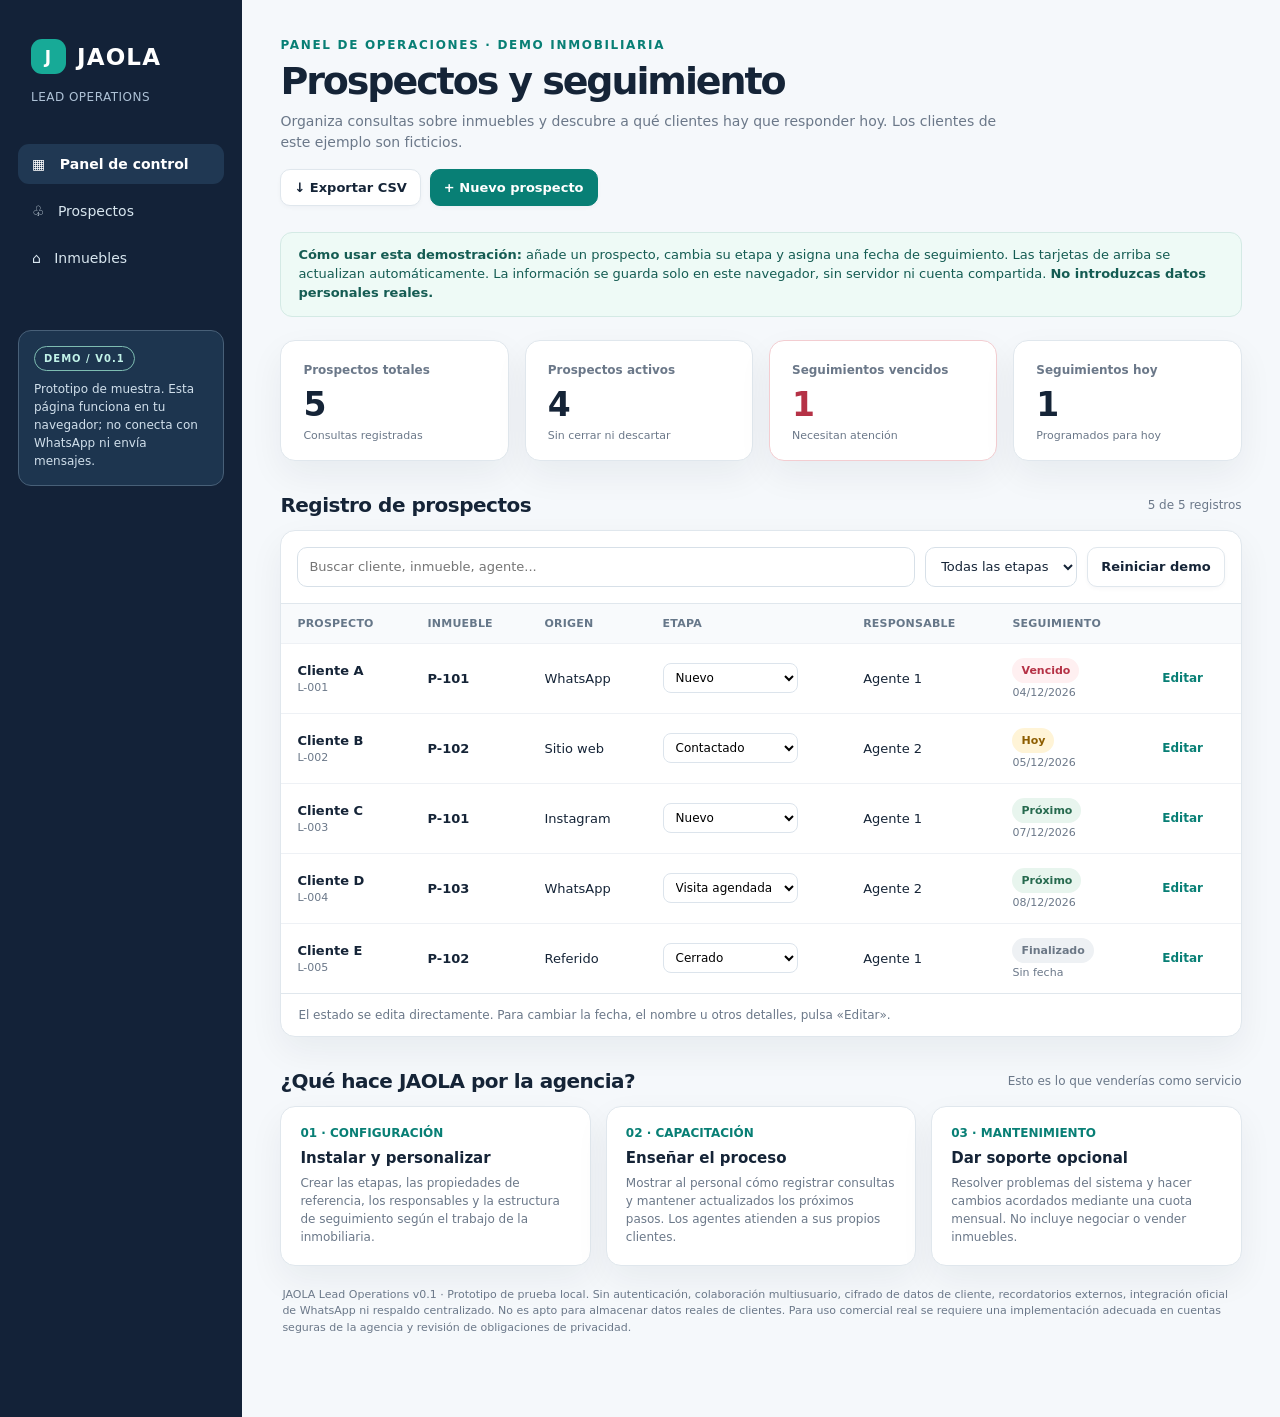
==== index.html @ b9004260 "Add files via upload" ====
<!doctype html>
<html lang="es">
<head>
<meta charset="utf-8" />
<meta name="viewport" content="width=device-width,initial-scale=1" />
<meta name="color-scheme" content="light" />
<title>JAOLA Lead Operations | Public Demo</title>
<link rel="stylesheet" href="./styles.css" />
</head>
<body>
<div class="layout">
<aside class="aside"><div><div class="brand"><span class="brandlogo">J</span>JAOLA</div><div class="asidesub">Lead Operations</div></div><div class="nav"><span>▦ &nbsp; Panel de control</span><span>♧ &nbsp; Prospectos</span><span>⌂ &nbsp; Inmuebles</span></div><div class="bottom"><span class="demoTag">DEMO / V0.1</span><div>Prototipo de muestra. Esta página funciona en tu navegador; no conecta con WhatsApp ni envía mensajes.</div></div></aside>
<main class="main">
  <div class="top"><div><div class="eyebrow">Panel de operaciones · Demo inmobiliaria</div><h1>Prospectos y seguimiento</h1><p class="sub">Organiza consultas sobre inmuebles y descubre a qué clientes hay que responder hoy. Los clientes de este ejemplo son ficticios.</p></div><div class="actions"><button class="btn" id="export">↓ Exportar CSV</button><button class="btn primary" id="new">+ Nuevo prospecto</button></div></div>
  <div class="banner"><strong>Cómo usar esta demostración:</strong> añade un prospecto, cambia su etapa y asigna una fecha de seguimiento. Las tarjetas de arriba se actualizan automáticamente. La información se guarda solo en este navegador, sin servidor ni cuenta compartida. <strong>No introduzcas datos personales reales.</strong></div>
  <div class="stats"><div class="stat"><div class="statLabel">Prospectos totales</div><div class="statNum" id="statTotal">0</div><div class="statFoot">Consultas registradas</div></div><div class="stat"><div class="statLabel">Prospectos activos</div><div class="statNum" id="statActive">0</div><div class="statFoot">Sin cerrar ni descartar</div></div><div class="stat danger"><div class="statLabel">Seguimientos vencidos</div><div class="statNum" id="statLate">0</div><div class="statFoot">Necesitan atención</div></div><div class="stat"><div class="statLabel">Seguimientos hoy</div><div class="statNum" id="statToday">0</div><div class="statFoot">Programados para hoy</div></div></div>
  <div class="hrow"><h2>Registro de prospectos</h2><div class="small" id="countLabel"></div></div>
  <div class="panel"><div class="filters"><input aria-label="Buscar" id="search" placeholder="Buscar cliente, inmueble, agente..." /><select aria-label="Filtrar por etapa" id="stageFilter"><option value="">Todas las etapas</option><option>Nuevo</option><option>Contactado</option><option>Visita agendada</option><option>Interesado</option><option>Cerrado</option><option>Descartado</option></select><button class="btn" id="reset" title="Restaura los datos ficticios">Reiniciar demo</button></div><div class="tableWrap"><table><thead><tr><th>PROSPECTO</th><th>INMUEBLE</th><th>ORIGEN</th><th>ETAPA</th><th>RESPONSABLE</th><th>SEGUIMIENTO</th><th></th></tr></thead><tbody id="rows"></tbody></table></div><div class="footerrow">El estado se edita directamente. Para cambiar la fecha, el nombre u otros detalles, pulsa «Editar».</div></div>
  <div class="hrow"><h2>¿Qué hace JAOLA por la agencia?</h2><div class="small">Esto es lo que venderías como servicio</div></div>
  <div class="explainer"><div class="excard"><div class="stepno">01 · CONFIGURACIÓN</div><h3>Instalar y personalizar</h3><p>Crear las etapas, las propiedades de referencia, los responsables y la estructura de seguimiento según el trabajo de la inmobiliaria.</p></div><div class="excard"><div class="stepno">02 · CAPACITACIÓN</div><h3>Enseñar el proceso</h3><p>Mostrar al personal cómo registrar consultas y mantener actualizados los próximos pasos. Los agentes atienden a sus propios clientes.</p></div><div class="excard"><div class="stepno">03 · MANTENIMIENTO</div><h3>Dar soporte opcional</h3><p>Resolver problemas del sistema y hacer cambios acordados mediante una cuota mensual. No incluye negociar o vender inmuebles.</p></div></div>
  <div class="smallprint">JAOLA Lead Operations v0.1 · Prototipo de prueba local. Sin autenticación, colaboración multiusuario, cifrado de datos de cliente, recordatorios externos, integración oficial de WhatsApp ni respaldo centralizado. No es apto para almacenar datos reales de clientes. Para uso comercial real se requiere una implementación adecuada en cuentas seguras de la agencia y revisión de obligaciones de privacidad.</div>
</main></div>
<dialog class="modal" id="dialog"><div class="modalhead"><h2 id="formTitle">Nuevo prospecto</h2><p>Usa información ficticia en esta demostración.</p></div><form class="form" id="leadForm"><input type="hidden" id="editId" /><div class="formgrid"><label>Nombre / etiqueta*<input id="name" maxlength="90" required placeholder="Cliente F" /></label><label>Inmueble*<input id="property" maxlength="35" required placeholder="P-104" /></label></div><div class="formgrid"><label>Origen<select id="source"><option>WhatsApp</option><option>Sitio web</option><option>Instagram</option><option>Facebook</option><option>Referido</option><option>Otro</option></select></label><label>Etapa<select id="stage"><option>Nuevo</option><option>Contactado</option><option>Visita agendada</option><option>Interesado</option><option>Cerrado</option><option>Descartado</option></select></label></div><div class="formgrid"><label>Responsable<input id="owner" maxlength="50" placeholder="Agente 1" /></label><label>Próximo seguimiento<input id="due" type="date" /></label></div><label>Notas<textarea id="notes" maxlength="400" placeholder="Ejemplo: solicita información sobre la casa"></textarea></label><div class="modalactions"><button type="button" class="btn" id="cancel">Cancelar</button><button type="submit" class="btn primary">Guardar prospecto</button></div></form></dialog>
<script src="./app.js" defer></script>
</body>
</html>
---- styles.css ----
:root {--navy:#132238;--navy2:#203853;--teal:#087f75;--tealLight:#e4f5f2;--text:#152437;--muted:#6b7889;--bg:#f5f8fb;--border:#e0e7ed;--red:#b53246;--yellow:#8d5d00;--shadow:0 14px 35px rgba(18,36,57,.06)}
*{box-sizing:border-box}body{margin:0;font-family:system-ui,-apple-system,Segoe UI,Roboto,sans-serif;background:var(--bg);color:var(--text)}button,input,select,textarea{font:inherit}button{cursor:pointer}a{color:var(--teal)}.layout{display:grid;grid-template-columns:242px minmax(0,1fr);min-height:100vh}.aside{background:var(--navy);color:white;padding:31px 18px;position:relative}.brand{padding:8px 13px;display:flex;align-items:center;gap:11px;font-weight:800;font-size:23px;letter-spacing:.05em}.brandlogo{width:35px;height:35px;border-radius:11px;background:#17aa97;display:grid;place-items:center;font-size:17px}.asidesub{padding:8px 13px;color:#aec2d6;font-size:12px;letter-spacing:.04em;text-transform:uppercase}.nav{margin-top:32px}.nav span{display:block;margin:7px 0;padding:12px 14px;color:#d8e6ef;border-radius:11px;font-size:14px}.nav span:first-child{background:var(--navy2);color:white;font-weight:700}.bottom{margin-top:52px;padding:15px;border:1px solid #486078;border-radius:13px;background:#1d354f;font-size:12px;line-height:1.5;color:#d0dfeb}.demoTag{display:inline-block;font-weight:750;border:1px solid #7ebdb2;border-radius:100px;padding:4px 9px;color:#c1f2e8;margin-bottom:9px;letter-spacing:.1em;font-size:10px}.main{min-width:0;padding:38px clamp(18px,3vw,52px) 60px;max-width:1680px;width:100%;margin:auto}.top{display:flex;justify-content:space-between;align-items:flex-start;gap:16px;flex-wrap:wrap}.eyebrow{font-size:12px;color:var(--teal);text-transform:uppercase;font-weight:800;letter-spacing:.14em}.top h1{font-size:clamp(26px,3vw,38px);letter-spacing:-.055em;margin:7px 0 8px}.sub{color:var(--muted);font-size:14px;line-height:1.5;max-width:720px;margin:0}.actions{display:flex;gap:9px;flex-wrap:wrap}.btn{border:1px solid var(--border);background:white;border-radius:10px;padding:10px 13px;color:var(--text);font-weight:650;font-size:13px;box-shadow:0 2px 4px #0d233508}.btn.primary{background:var(--teal);border-color:var(--teal);color:white}.btn:hover{filter:brightness(.96)}.banner{margin:26px 0 23px;border:1px solid #d4eae5;background:#eefaf6;border-radius:12px;padding:13px 17px;font-size:13px;color:#155c53;line-height:1.45}.stats{display:grid;grid-template-columns:repeat(4,minmax(0,1fr));gap:16px}.stat{background:white;border:1px solid var(--border);box-shadow:var(--shadow);border-radius:15px;padding:22px 22px 18px}.statLabel{font-size:12px;color:var(--muted);font-weight:700}.statNum{font-size:33px;font-weight:780;letter-spacing:-.05em;margin:8px 0 5px}.statFoot{font-size:11px;color:var(--muted)}.stat.danger{border-color:#f3cdd1}.stat.danger .statNum{color:var(--red)}.hrow{display:flex;gap:16px;align-items:center;justify-content:space-between;flex-wrap:wrap;margin:32px 0 13px}.hrow h2{font-size:20px;letter-spacing:-.025em;margin:0}.small{font-size:12px;color:var(--muted)}.panel{background:white;border:1px solid var(--border);box-shadow:var(--shadow);border-radius:15px;overflow:hidden}.filters{padding:16px;display:flex;gap:10px;flex-wrap:wrap;border-bottom:1px solid var(--border)}.filters input{flex:1;min-width:170px}.filters input,.filters select{min-height:40px;border:1px solid #d7e0e8;border-radius:10px;padding:9px 11px;background:white;color:var(--text);font-size:13px}.tableWrap{overflow:auto}table{border-collapse:collapse;width:100%;min-width:850px;text-align:left}thead{background:#f8fafc}th{font-size:11px;font-weight:800;letter-spacing:.02em;color:#667789;padding:13px 16px;white-space:nowrap}td{padding:14px 16px;border-top:1px solid #eef1f5;font-size:13px}tbody tr:hover{background:#fbfdfd}td strong{display:block;font-weight:740}td .sm{font-size:11px;color:var(--muted);margin-top:3px}td select{border:1px solid #dce4ec;background:#fff;border-radius:8px;padding:6px 8px;font-size:12px;max-width:170px}.tag{display:inline-flex;padding:6px 9px;border-radius:100px;font-size:11px;font-weight:750}.tag.overdue{background:#fff0f1;color:var(--red)}.tag.today{background:#fff4d7;color:var(--yellow)}.tag.future{background:#e8f5ee;color:#276a4f}.tag.done{background:#eef1f4;color:#6c7886}.actionLink{border:0;background:none;color:var(--teal);font-weight:750;padding:5px;font-size:12px}.empty{padding:36px;color:var(--muted);text-align:center}.footerrow{padding:14px 17px;font-size:12px;color:var(--muted);border-top:1px solid var(--border)}.explainer{display:grid;grid-template-columns:repeat(3,minmax(0,1fr));gap:15px}.excard{background:white;border:1px solid var(--border);border-radius:15px;padding:19px;box-shadow:var(--shadow)}.stepno{font-size:12px;font-weight:800;color:var(--teal)}.excard h3{font-size:15px;margin:9px 0 7px}.excard p{font-size:12px;color:var(--muted);line-height:1.5;margin:0}.modal{border:0;border-radius:18px;max-width:530px;width:calc(100% - 24px);box-shadow:0 20px 70px #0e26354d;padding:0}.modal::backdrop{background:#0b22399c}.modalhead{padding:24px 26px 17px;border-bottom:1px solid var(--border)}.modalhead h2{margin:0 0 5px}.modalhead p{margin:0;color:var(--muted);font-size:12px}.form{padding:22px 26px;display:grid;gap:12px}.form label{display:grid;gap:6px;font-size:12px;font-weight:700;color:#425368}.form input,.form select,.form textarea{width:100%;border:1px solid #d5dfe8;border-radius:9px;padding:10px;background:white;color:var(--text)}.form textarea{min-height:78px;resize:vertical}.formgrid{display:grid;grid-template-columns:1fr 1fr;gap:12px}.modalactions{display:flex;justify-content:flex-end;gap:9px;padding-top:7px}.smallprint{font-size:11px;color:var(--muted);line-height:1.5;padding:21px 2px}
@media(max-width:1120px){.layout{grid-template-columns:1fr}.aside{padding:10px 18px;display:flex;align-items:center;gap:10px}.brand{font-size:19px;padding:3px}.asidesub{padding:0}.nav,.bottom{display:none}.main{padding-top:25px}.stats{grid-template-columns:repeat(2,minmax(0,1fr))}}
@media(max-width:620px){.stats,.explainer{grid-template-columns:1fr}.stat{padding:14px 19px}.statNum{font-size:28px}.main{padding-left:14px;padding-right:14px}.formgrid{grid-template-columns:1fr}.top h1{font-size:29px}.hrow{margin-top:24px}}
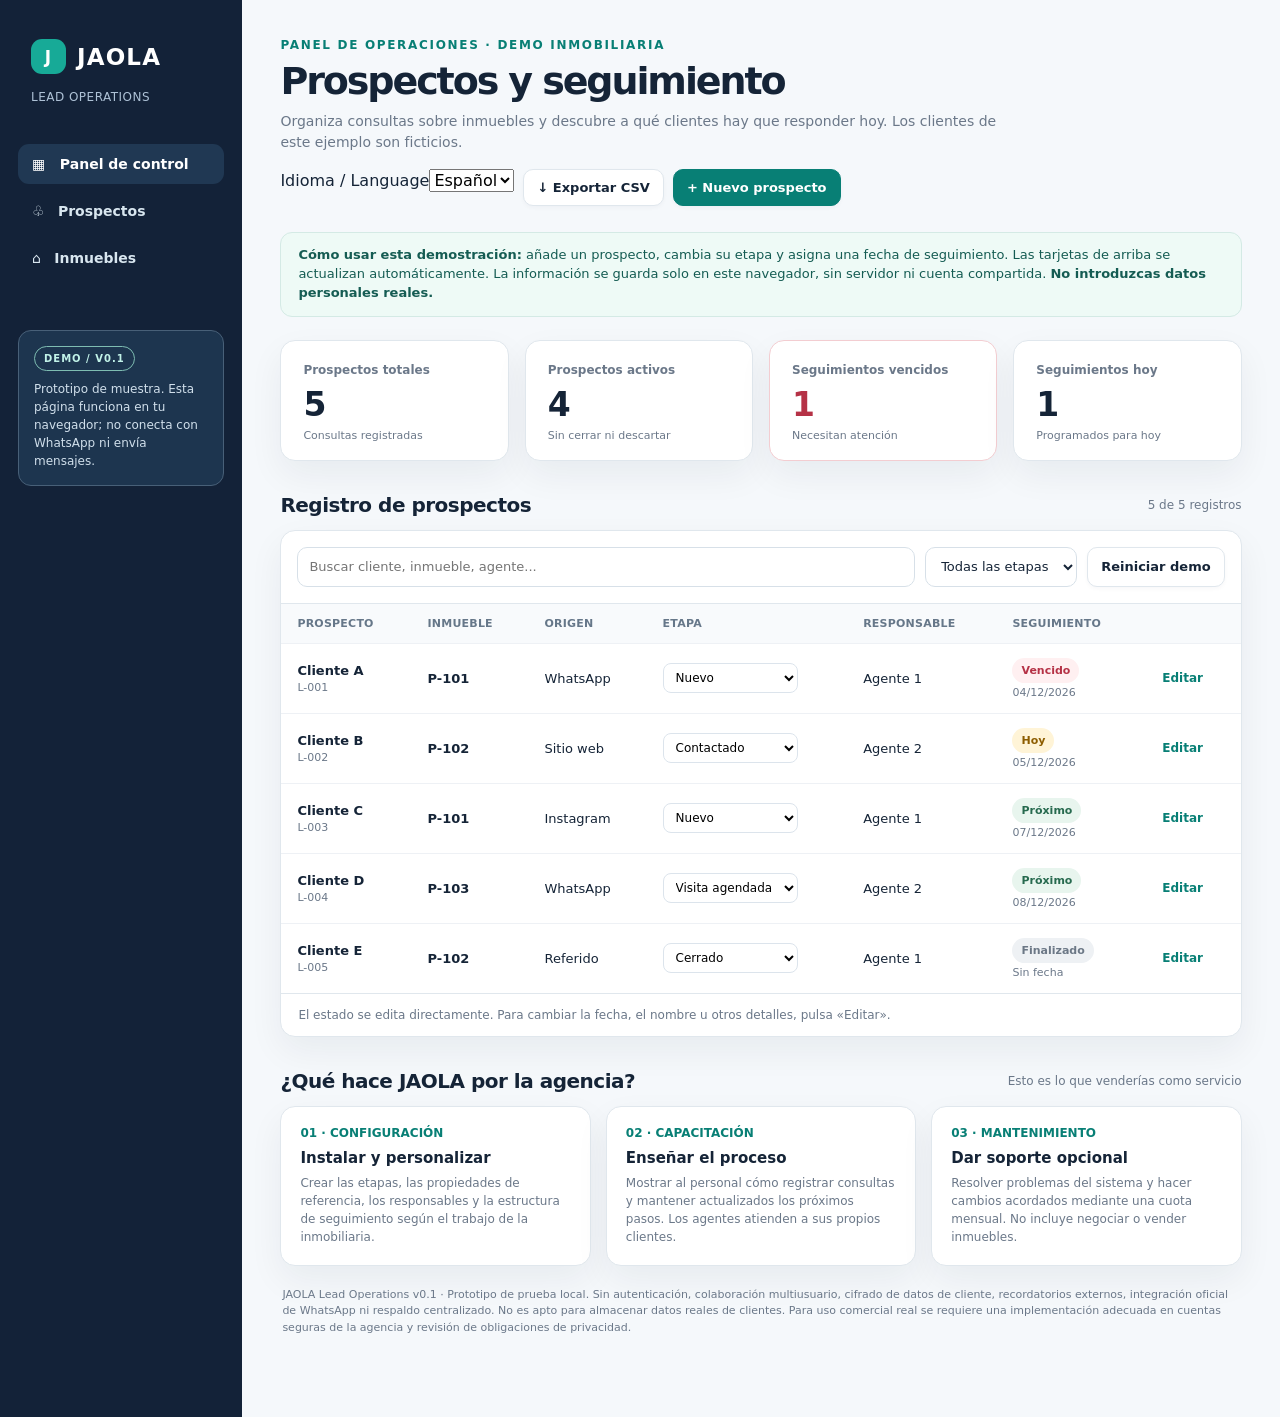
==== commit a059fb25: "Add language selector and translatable interface labels" ====
--- a/index.html
+++ b/index.html
@@ -9,18 +9,19 @@
 </head>
 <body>
 <div class="layout">
-<aside class="aside"><div><div class="brand"><span class="brandlogo">J</span>JAOLA</div><div class="asidesub">Lead Operations</div></div><div class="nav"><span>▦ &nbsp; Panel de control</span><span>♧ &nbsp; Prospectos</span><span>⌂ &nbsp; Inmuebles</span></div><div class="bottom"><span class="demoTag">DEMO / V0.1</span><div>Prototipo de muestra. Esta página funciona en tu navegador; no conecta con WhatsApp ni envía mensajes.</div></div></aside>
+<aside class="aside"><div><div class="brand"><span class="brandlogo">J</span>JAOLA</div><div class="asidesub">Lead Operations</div></div><div class="nav"><span>▦ &nbsp; <b data-i18n="navDashboard">Panel de control</b></span><span>♧ &nbsp; <b data-i18n="navLeads">Prospectos</b></span><span>⌂ &nbsp; <b data-i18n="navProperties">Inmuebles</b></span></div><div class="bottom"><span class="demoTag">DEMO / V0.1</span><div data-i18n="sidebarNote">Prototipo de muestra. Esta página funciona en tu navegador; no conecta con WhatsApp ni envía mensajes.</div></div></aside>
 <main class="main">
-  <div class="top"><div><div class="eyebrow">Panel de operaciones · Demo inmobiliaria</div><h1>Prospectos y seguimiento</h1><p class="sub">Organiza consultas sobre inmuebles y descubre a qué clientes hay que responder hoy. Los clientes de este ejemplo son ficticios.</p></div><div class="actions"><button class="btn" id="export">↓ Exportar CSV</button><button class="btn primary" id="new">+ Nuevo prospecto</button></div></div>
-  <div class="banner"><strong>Cómo usar esta demostración:</strong> añade un prospecto, cambia su etapa y asigna una fecha de seguimiento. Las tarjetas de arriba se actualizan automáticamente. La información se guarda solo en este navegador, sin servidor ni cuenta compartida. <strong>No introduzcas datos personales reales.</strong></div>
-  <div class="stats"><div class="stat"><div class="statLabel">Prospectos totales</div><div class="statNum" id="statTotal">0</div><div class="statFoot">Consultas registradas</div></div><div class="stat"><div class="statLabel">Prospectos activos</div><div class="statNum" id="statActive">0</div><div class="statFoot">Sin cerrar ni descartar</div></div><div class="stat danger"><div class="statLabel">Seguimientos vencidos</div><div class="statNum" id="statLate">0</div><div class="statFoot">Necesitan atención</div></div><div class="stat"><div class="statLabel">Seguimientos hoy</div><div class="statNum" id="statToday">0</div><div class="statFoot">Programados para hoy</div></div></div>
-  <div class="hrow"><h2>Registro de prospectos</h2><div class="small" id="countLabel"></div></div>
-  <div class="panel"><div class="filters"><input aria-label="Buscar" id="search" placeholder="Buscar cliente, inmueble, agente..." /><select aria-label="Filtrar por etapa" id="stageFilter"><option value="">Todas las etapas</option><option>Nuevo</option><option>Contactado</option><option>Visita agendada</option><option>Interesado</option><option>Cerrado</option><option>Descartado</option></select><button class="btn" id="reset" title="Restaura los datos ficticios">Reiniciar demo</button></div><div class="tableWrap"><table><thead><tr><th>PROSPECTO</th><th>INMUEBLE</th><th>ORIGEN</th><th>ETAPA</th><th>RESPONSABLE</th><th>SEGUIMIENTO</th><th></th></tr></thead><tbody id="rows"></tbody></table></div><div class="footerrow">El estado se edita directamente. Para cambiar la fecha, el nombre u otros detalles, pulsa «Editar».</div></div>
-  <div class="hrow"><h2>¿Qué hace JAOLA por la agencia?</h2><div class="small">Esto es lo que venderías como servicio</div></div>
-  <div class="explainer"><div class="excard"><div class="stepno">01 · CONFIGURACIÓN</div><h3>Instalar y personalizar</h3><p>Crear las etapas, las propiedades de referencia, los responsables y la estructura de seguimiento según el trabajo de la inmobiliaria.</p></div><div class="excard"><div class="stepno">02 · CAPACITACIÓN</div><h3>Enseñar el proceso</h3><p>Mostrar al personal cómo registrar consultas y mantener actualizados los próximos pasos. Los agentes atienden a sus propios clientes.</p></div><div class="excard"><div class="stepno">03 · MANTENIMIENTO</div><h3>Dar soporte opcional</h3><p>Resolver problemas del sistema y hacer cambios acordados mediante una cuota mensual. No incluye negociar o vender inmuebles.</p></div></div>
-  <div class="smallprint">JAOLA Lead Operations v0.1 · Prototipo de prueba local. Sin autenticación, colaboración multiusuario, cifrado de datos de cliente, recordatorios externos, integración oficial de WhatsApp ni respaldo centralizado. No es apto para almacenar datos reales de clientes. Para uso comercial real se requiere una implementación adecuada en cuentas seguras de la agencia y revisión de obligaciones de privacidad.</div>
+  <div class="top"><div><div class="eyebrow" data-i18n="eyebrow">Panel de operaciones · Demo inmobiliaria</div><h1 data-i18n="pageTitle">Prospectos y seguimiento</h1><p class="sub" data-i18n="pageSubtitle">Organiza consultas sobre inmuebles y descubre a qué clientes hay que responder hoy. Los clientes de este ejemplo son ficticios.</p></div><div class="actions"><div class="language-picker"><label for="languageSelect">Idioma / Language</label><select id="languageSelect" aria-label="Idioma / Language"><option value="es">Español</option><option value="en">English</option></select></div><button class="btn" id="export" data-i18n="export">↓ Exportar CSV</button><button class="btn primary" id="new" data-i18n="newLead">+ Nuevo prospecto</button></div></div>
+  <div class="banner" data-i18n-html="banner"><strong>Cómo usar esta demostración:</strong> añade un prospecto, cambia su etapa y asigna una fecha de seguimiento. Las tarjetas de arriba se actualizan automáticamente. La información se guarda solo en este navegador, sin servidor ni cuenta compartida. <strong>No introduzcas datos personales reales.</strong></div>
+  <div class="stats"><div class="stat"><div class="statLabel" data-i18n="totalLeads">Prospectos totales</div><div class="statNum" id="statTotal">0</div><div class="statFoot" data-i18n="totalFoot">Consultas registradas</div></div><div class="stat"><div class="statLabel" data-i18n="activeLeads">Prospectos activos</div><div class="statNum" id="statActive">0</div><div class="statFoot" data-i18n="activeFoot">Sin cerrar ni descartar</div></div><div class="stat danger"><div class="statLabel" data-i18n="lateLeads">Seguimientos vencidos</div><div class="statNum" id="statLate">0</div><div class="statFoot" data-i18n="lateFoot">Necesitan atención</div></div><div class="stat"><div class="statLabel" data-i18n="todayLeads">Seguimientos hoy</div><div class="statNum" id="statToday">0</div><div class="statFoot" data-i18n="todayFoot">Programados para hoy</div></div></div>
+  <div class="hrow"><h2 data-i18n="listHeading">Registro de prospectos</h2><div class="small" id="countLabel"></div></div>
+  <div class="panel"><div class="filters"><input aria-label="Buscar" data-i18n-aria="searchAria" id="search" placeholder="Buscar cliente, inmueble, agente..." data-i18n-placeholder="searchPlaceholder" /><select aria-label="Filtrar por etapa" data-i18n-aria="filterAria" id="stageFilter"><option value="" data-i18n="allStages">Todas las etapas</option><option value="Nuevo" data-i18n="stage_Nuevo">Nuevo</option><option value="Contactado" data-i18n="stage_Contactado">Contactado</option><option value="Visita agendada" data-i18n="stage_Visita agendada">Visita agendada</option><option value="Interesado" data-i18n="stage_Interesado">Interesado</option><option value="Cerrado" data-i18n="stage_Cerrado">Cerrado</option><option value="Descartado" data-i18n="stage_Descartado">Descartado</option></select><button class="btn" id="reset" title="Restaura los datos ficticios" data-i18n-title="resetTitle" data-i18n="reset">Reiniciar demo</button></div><div class="tableWrap"><table><thead><tr><th data-i18n="thLead">PROSPECTO</th><th data-i18n="thProperty">INMUEBLE</th><th data-i18n="thSource">ORIGEN</th><th data-i18n="thStage">ETAPA</th><th data-i18n="thOwner">RESPONSABLE</th><th data-i18n="thFollowUp">SEGUIMIENTO</th><th></th></tr></thead><tbody id="rows"></tbody></table></div><div class="footerrow" data-i18n="tableFoot">El estado se edita directamente. Para cambiar la fecha, el nombre u otros detalles, pulsa «Editar».</div></div>
+  <div class="hrow"><h2 data-i18n="serviceHeading">¿Qué hace JAOLA por la agencia?</h2><div class="small" data-i18n="serviceSubtitle">Esto es lo que venderías como servicio</div></div>
+  <div class="explainer"><div class="excard"><div class="stepno" data-i18n="step1">01 · CONFIGURACIÓN</div><h3 data-i18n="serviceTitle1">Instalar y personalizar</h3><p data-i18n="serviceDesc1">Crear las etapas, las propiedades de referencia, los responsables y la estructura de seguimiento según el trabajo de la inmobiliaria.</p></div><div class="excard"><div class="stepno" data-i18n="step2">02 · CAPACITACIÓN</div><h3 data-i18n="serviceTitle2">Enseñar el proceso</h3><p data-i18n="serviceDesc2">Mostrar al personal cómo registrar consultas y mantener actualizados los próximos pasos. Los agentes atienden a sus propios clientes.</p></div><div class="excard"><div class="stepno" data-i18n="step3">03 · MANTENIMIENTO</div><h3 data-i18n="serviceTitle3">Dar soporte opcional</h3><p data-i18n="serviceDesc3">Resolver problemas del sistema y hacer cambios acordados mediante una cuota mensual. No incluye negociar o vender inmuebles.</p></div></div>
+  <div class="smallprint" data-i18n="smallprint">JAOLA Lead Operations v0.1 · Prototipo de prueba local. Sin autenticación, colaboración multiusuario, cifrado de datos de cliente, recordatorios externos, integración oficial de WhatsApp ni respaldo centralizado. No es apto para almacenar datos reales de clientes. Para uso comercial real se requiere una implementación adecuada en cuentas seguras de la agencia y revisión de obligaciones de privacidad.</div>
 </main></div>
-<dialog class="modal" id="dialog"><div class="modalhead"><h2 id="formTitle">Nuevo prospecto</h2><p>Usa información ficticia en esta demostración.</p></div><form class="form" id="leadForm"><input type="hidden" id="editId" /><div class="formgrid"><label>Nombre / etiqueta*<input id="name" maxlength="90" required placeholder="Cliente F" /></label><label>Inmueble*<input id="property" maxlength="35" required placeholder="P-104" /></label></div><div class="formgrid"><label>Origen<select id="source"><option>WhatsApp</option><option>Sitio web</option><option>Instagram</option><option>Facebook</option><option>Referido</option><option>Otro</option></select></label><label>Etapa<select id="stage"><option>Nuevo</option><option>Contactado</option><option>Visita agendada</option><option>Interesado</option><option>Cerrado</option><option>Descartado</option></select></label></div><div class="formgrid"><label>Responsable<input id="owner" maxlength="50" placeholder="Agente 1" /></label><label>Próximo seguimiento<input id="due" type="date" /></label></div><label>Notas<textarea id="notes" maxlength="400" placeholder="Ejemplo: solicita información sobre la casa"></textarea></label><div class="modalactions"><button type="button" class="btn" id="cancel">Cancelar</button><button type="submit" class="btn primary">Guardar prospecto</button></div></form></dialog>
+<dialog class="modal" id="dialog"><div class="modalhead"><h2 id="formTitle" data-i18n="formNew">Nuevo prospecto</h2><p data-i18n="modalSubtitle">Usa información ficticia en esta demostración.</p></div><form class="form" id="leadForm"><input type="hidden" id="editId" /><div class="formgrid"><label data-i18n-label="formName">Nombre / etiqueta*<input id="name" maxlength="90" required placeholder="Cliente F" data-i18n-placeholder="namePlaceholder" /></label><label data-i18n-label="formProperty">Inmueble*<input id="property" maxlength="35" required placeholder="P-104" /></label></div><div class="formgrid"><label data-i18n-label="formSource">Origen<select id="source"><option>WhatsApp</option><option value="Sitio web" data-i18n="source_Sitio web">Sitio web</option><option>Instagram</option><option>Facebook</option><option value="Referido" data-i18n="source_Referido">Referido</option><option value="Otro" data-i18n="source_Otro">Otro</option></select></label><label data-i18n-label="formStage">Etapa<select id="stage"><option value="Nuevo" data-i18n="stage_Nuevo">Nuevo</option><option value="Contactado" data-i18n="stage_Contactado">Contactado</option><option value="Visita agendada" data-i18n="stage_Visita agendada">Visita agendada</option><option value="Interesado" data-i18n="stage_Interesado">Interesado</option><option value="Cerrado" data-i18n="stage_Cerrado">Cerrado</option><option value="Descartado" data-i18n="stage_Descartado">Descartado</option></select></label></div><div class="formgrid"><label data-i18n-label="formOwner">Responsable<input id="owner" maxlength="50" placeholder="Agente 1" data-i18n-placeholder="ownerPlaceholder" /></label><label data-i18n-label="formDue">Próximo seguimiento<input id="due" type="date" /></label></div><label data-i18n-label="formNotes">Notas<textarea id="notes" maxlength="400" placeholder="Ejemplo: solicita información sobre la casa" data-i18n-placeholder="notesPlaceholder"></textarea></label><div class="modalactions"><button type="button" class="btn" id="cancel" data-i18n="cancel">Cancelar</button><button type="submit" class="btn primary" data-i18n="saveLead">Guardar prospecto</button></div></form></dialog>
+<script src="./i18n.js" defer></script>
 <script src="./app.js" defer></script>
 </body>
 </html>
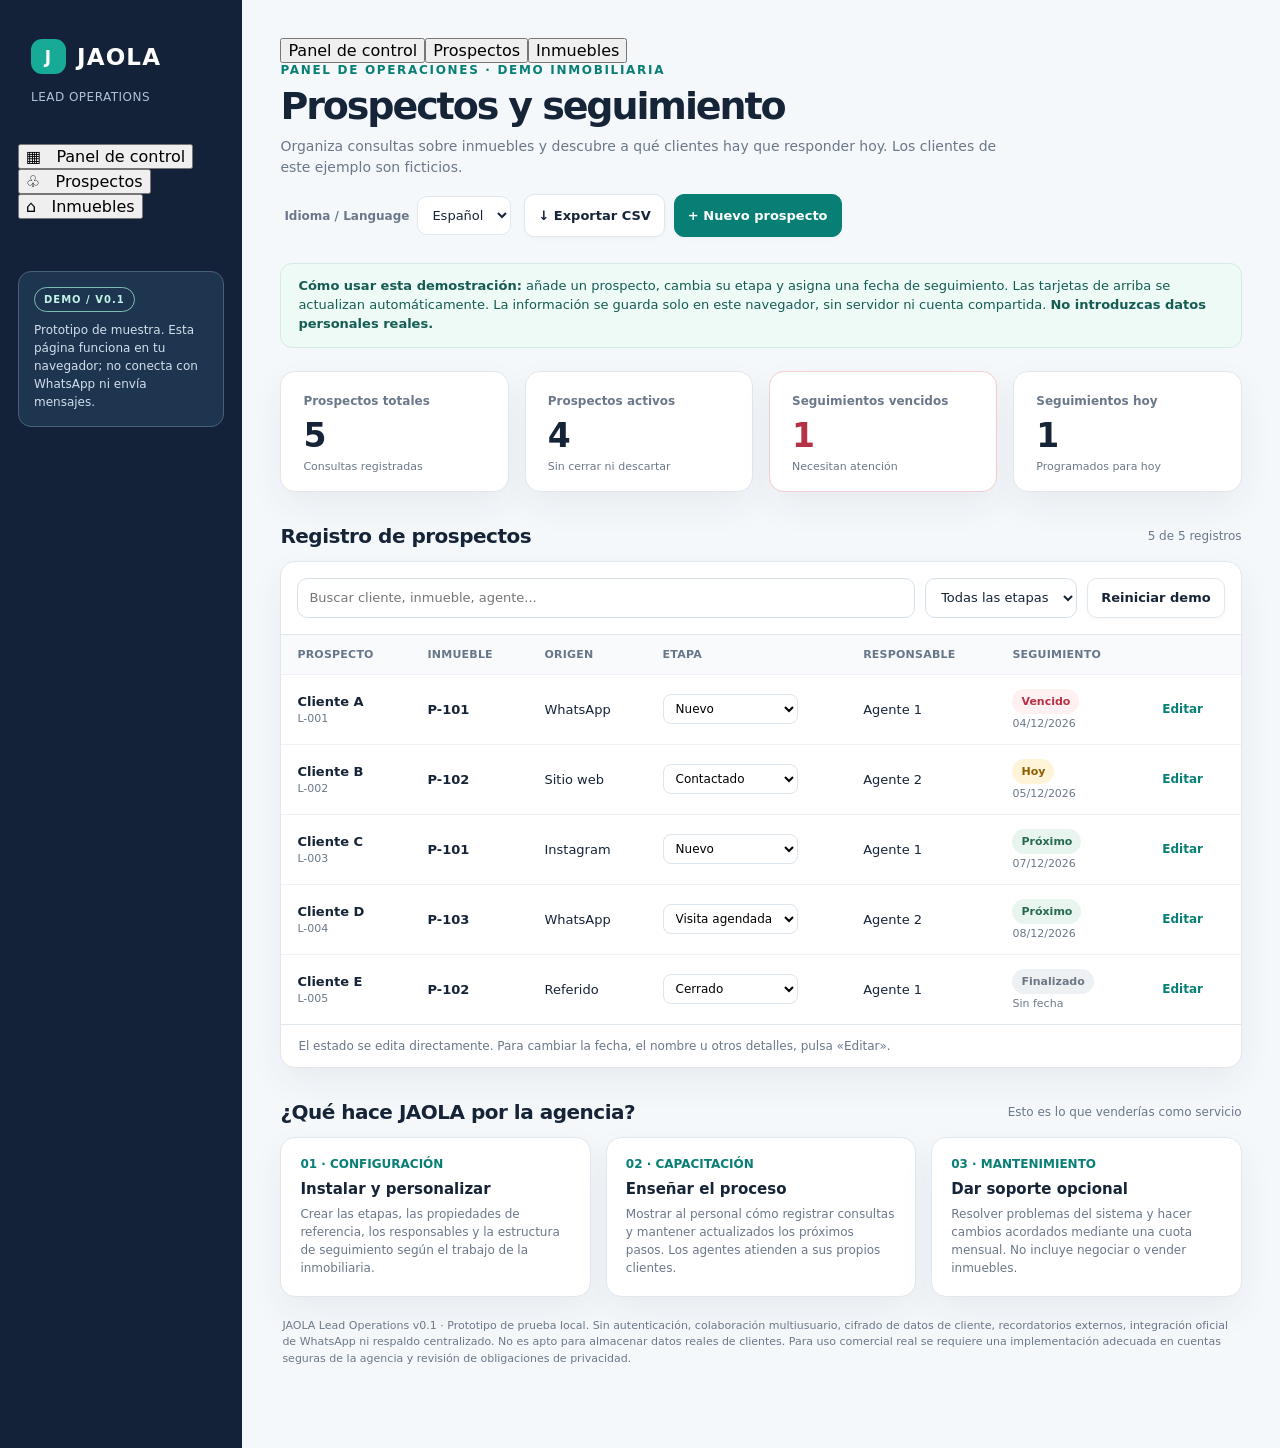
==== commit a0b167b9: "Make property catalog accessible from desktop and mobile navigation" ====
--- a/index.html
+++ b/index.html
@@ -9,8 +9,8 @@
 </head>
 <body>
 <div class="layout">
-<aside class="aside"><div><div class="brand"><span class="brandlogo">J</span>JAOLA</div><div class="asidesub">Lead Operations</div></div><div class="nav"><span>▦ &nbsp; <b data-i18n="navDashboard">Panel de control</b></span><span>♧ &nbsp; <b data-i18n="navLeads">Prospectos</b></span><span>⌂ &nbsp; <b data-i18n="navProperties">Inmuebles</b></span></div><div class="bottom"><span class="demoTag">DEMO / V0.1</span><div data-i18n="sidebarNote">Prototipo de muestra. Esta página funciona en tu navegador; no conecta con WhatsApp ni envía mensajes.</div></div></aside>
-<main class="main">
+<aside class="aside"><div><div class="brand"><span class="brandlogo">J</span>JAOLA</div><div class="asidesub">Lead Operations</div></div><nav class="nav" aria-label="Secciones / Sections"><button type="button" data-view="dashboard" class="active">▦ &nbsp; <b data-i18n="navDashboard">Panel de control</b></button><button type="button" data-view="leads">♧ &nbsp; <b data-i18n="navLeads">Prospectos</b></button><button type="button" data-view="properties">⌂ &nbsp; <b data-i18n="navProperties">Inmuebles</b></button></nav><div class="bottom"><span class="demoTag">DEMO / V0.1</span><div data-i18n="sidebarNote">Prototipo de muestra. Esta página funciona en tu navegador; no conecta con WhatsApp ni envía mensajes.</div></div></aside>
+<main class="main"><nav class="mobile-tabs" aria-label="Secciones / Sections"><button type="button" data-view="dashboard" class="active" data-i18n="navDashboard">Panel de control</button><button type="button" data-view="leads" data-i18n="navLeads">Prospectos</button><button type="button" data-view="properties" data-i18n="navProperties">Inmuebles</button></nav>
   <div class="top"><div><div class="eyebrow" data-i18n="eyebrow">Panel de operaciones · Demo inmobiliaria</div><h1 data-i18n="pageTitle">Prospectos y seguimiento</h1><p class="sub" data-i18n="pageSubtitle">Organiza consultas sobre inmuebles y descubre a qué clientes hay que responder hoy. Los clientes de este ejemplo son ficticios.</p></div><div class="actions"><div class="language-picker"><label for="languageSelect">Idioma / Language</label><select id="languageSelect" aria-label="Idioma / Language"><option value="es">Español</option><option value="en">English</option></select></div><button class="btn" id="export" data-i18n="export">↓ Exportar CSV</button><button class="btn primary" id="new" data-i18n="newLead">+ Nuevo prospecto</button></div></div>
   <div class="banner" data-i18n-html="banner"><strong>Cómo usar esta demostración:</strong> añade un prospecto, cambia su etapa y asigna una fecha de seguimiento. Las tarjetas de arriba se actualizan automáticamente. La información se guarda solo en este navegador, sin servidor ni cuenta compartida. <strong>No introduzcas datos personales reales.</strong></div>
   <div class="stats"><div class="stat"><div class="statLabel" data-i18n="totalLeads">Prospectos totales</div><div class="statNum" id="statTotal">0</div><div class="statFoot" data-i18n="totalFoot">Consultas registradas</div></div><div class="stat"><div class="statLabel" data-i18n="activeLeads">Prospectos activos</div><div class="statNum" id="statActive">0</div><div class="statFoot" data-i18n="activeFoot">Sin cerrar ni descartar</div></div><div class="stat danger"><div class="statLabel" data-i18n="lateLeads">Seguimientos vencidos</div><div class="statNum" id="statLate">0</div><div class="statFoot" data-i18n="lateFoot">Necesitan atención</div></div><div class="stat"><div class="statLabel" data-i18n="todayLeads">Seguimientos hoy</div><div class="statNum" id="statToday">0</div><div class="statFoot" data-i18n="todayFoot">Programados para hoy</div></div></div>
@@ -20,8 +20,9 @@
   <div class="explainer"><div class="excard"><div class="stepno" data-i18n="step1">01 · CONFIGURACIÓN</div><h3 data-i18n="serviceTitle1">Instalar y personalizar</h3><p data-i18n="serviceDesc1">Crear las etapas, las propiedades de referencia, los responsables y la estructura de seguimiento según el trabajo de la inmobiliaria.</p></div><div class="excard"><div class="stepno" data-i18n="step2">02 · CAPACITACIÓN</div><h3 data-i18n="serviceTitle2">Enseñar el proceso</h3><p data-i18n="serviceDesc2">Mostrar al personal cómo registrar consultas y mantener actualizados los próximos pasos. Los agentes atienden a sus propios clientes.</p></div><div class="excard"><div class="stepno" data-i18n="step3">03 · MANTENIMIENTO</div><h3 data-i18n="serviceTitle3">Dar soporte opcional</h3><p data-i18n="serviceDesc3">Resolver problemas del sistema y hacer cambios acordados mediante una cuota mensual. No incluye negociar o vender inmuebles.</p></div></div>
   <div class="smallprint" data-i18n="smallprint">JAOLA Lead Operations v0.1 · Prototipo de prueba local. Sin autenticación, colaboración multiusuario, cifrado de datos de cliente, recordatorios externos, integración oficial de WhatsApp ni respaldo centralizado. No es apto para almacenar datos reales de clientes. Para uso comercial real se requiere una implementación adecuada en cuentas seguras de la agencia y revisión de obligaciones de privacidad.</div>
 </main></div>
-<dialog class="modal" id="dialog"><div class="modalhead"><h2 id="formTitle" data-i18n="formNew">Nuevo prospecto</h2><p data-i18n="modalSubtitle">Usa información ficticia en esta demostración.</p></div><form class="form" id="leadForm"><input type="hidden" id="editId" /><div class="formgrid"><label data-i18n-label="formName">Nombre / etiqueta*<input id="name" maxlength="90" required placeholder="Cliente F" data-i18n-placeholder="namePlaceholder" /></label><label data-i18n-label="formProperty">Inmueble*<input id="property" maxlength="35" required placeholder="P-104" /></label></div><div class="formgrid"><label data-i18n-label="formSource">Origen<select id="source"><option>WhatsApp</option><option value="Sitio web" data-i18n="source_Sitio web">Sitio web</option><option>Instagram</option><option>Facebook</option><option value="Referido" data-i18n="source_Referido">Referido</option><option value="Otro" data-i18n="source_Otro">Otro</option></select></label><label data-i18n-label="formStage">Etapa<select id="stage"><option value="Nuevo" data-i18n="stage_Nuevo">Nuevo</option><option value="Contactado" data-i18n="stage_Contactado">Contactado</option><option value="Visita agendada" data-i18n="stage_Visita agendada">Visita agendada</option><option value="Interesado" data-i18n="stage_Interesado">Interesado</option><option value="Cerrado" data-i18n="stage_Cerrado">Cerrado</option><option value="Descartado" data-i18n="stage_Descartado">Descartado</option></select></label></div><div class="formgrid"><label data-i18n-label="formOwner">Responsable<input id="owner" maxlength="50" placeholder="Agente 1" data-i18n-placeholder="ownerPlaceholder" /></label><label data-i18n-label="formDue">Próximo seguimiento<input id="due" type="date" /></label></div><label data-i18n-label="formNotes">Notas<textarea id="notes" maxlength="400" placeholder="Ejemplo: solicita información sobre la casa" data-i18n-placeholder="notesPlaceholder"></textarea></label><div class="modalactions"><button type="button" class="btn" id="cancel" data-i18n="cancel">Cancelar</button><button type="submit" class="btn primary" data-i18n="saveLead">Guardar prospecto</button></div></form></dialog>
+<dialog class="modal" id="dialog"><div class="modalhead"><h2 id="formTitle" data-i18n="formNew">Nuevo prospecto</h2><p data-i18n="modalSubtitle">Usa información ficticia en esta demostración.</p></div><form class="form" id="leadForm"><input type="hidden" id="editId" /><div class="formgrid"><label data-i18n-label="formName">Nombre / etiqueta*<input id="name" maxlength="90" required placeholder="Cliente F" data-i18n-placeholder="namePlaceholder" /></label><label data-i18n-label="formProperty">Inmueble*<select id="property" required aria-label="Property / Inmueble"></select></label></div><div class="formgrid"><label data-i18n-label="formSource">Origen<select id="source"><option>WhatsApp</option><option value="Sitio web" data-i18n="source_Sitio web">Sitio web</option><option>Instagram</option><option>Facebook</option><option value="Referido" data-i18n="source_Referido">Referido</option><option value="Otro" data-i18n="source_Otro">Otro</option></select></label><label data-i18n-label="formStage">Etapa<select id="stage"><option value="Nuevo" data-i18n="stage_Nuevo">Nuevo</option><option value="Contactado" data-i18n="stage_Contactado">Contactado</option><option value="Visita agendada" data-i18n="stage_Visita agendada">Visita agendada</option><option value="Interesado" data-i18n="stage_Interesado">Interesado</option><option value="Cerrado" data-i18n="stage_Cerrado">Cerrado</option><option value="Descartado" data-i18n="stage_Descartado">Descartado</option></select></label></div><div class="formgrid"><label data-i18n-label="formOwner">Responsable<input id="owner" maxlength="50" placeholder="Agente 1" data-i18n-placeholder="ownerPlaceholder" /></label><label data-i18n-label="formDue">Próximo seguimiento<input id="due" type="date" /></label></div><label data-i18n-label="formNotes">Notas<textarea id="notes" maxlength="400" placeholder="Ejemplo: solicita información sobre la casa" data-i18n-placeholder="notesPlaceholder"></textarea></label><div class="modalactions"><button type="button" class="btn" id="cancel" data-i18n="cancel">Cancelar</button><button type="submit" class="btn primary" data-i18n="saveLead">Guardar prospecto</button></div></form></dialog>
 <script src="./i18n.js" defer></script>
 <script src="./app.js" defer></script>
+<script src="./properties.js" defer></script>
 </body>
 </html>
--- a/styles.css
+++ b/styles.css
@@ -2,3 +2,10 @@
 *{box-sizing:border-box}body{margin:0;font-family:system-ui,-apple-system,Segoe UI,Roboto,sans-serif;background:var(--bg);color:var(--text)}button,input,select,textarea{font:inherit}button{cursor:pointer}a{color:var(--teal)}.layout{display:grid;grid-template-columns:242px minmax(0,1fr);min-height:100vh}.aside{background:var(--navy);color:white;padding:31px 18px;position:relative}.brand{padding:8px 13px;display:flex;align-items:center;gap:11px;font-weight:800;font-size:23px;letter-spacing:.05em}.brandlogo{width:35px;height:35px;border-radius:11px;background:#17aa97;display:grid;place-items:center;font-size:17px}.asidesub{padding:8px 13px;color:#aec2d6;font-size:12px;letter-spacing:.04em;text-transform:uppercase}.nav{margin-top:32px}.nav span{display:block;margin:7px 0;padding:12px 14px;color:#d8e6ef;border-radius:11px;font-size:14px}.nav span:first-child{background:var(--navy2);color:white;font-weight:700}.bottom{margin-top:52px;padding:15px;border:1px solid #486078;border-radius:13px;background:#1d354f;font-size:12px;line-height:1.5;color:#d0dfeb}.demoTag{display:inline-block;font-weight:750;border:1px solid #7ebdb2;border-radius:100px;padding:4px 9px;color:#c1f2e8;margin-bottom:9px;letter-spacing:.1em;font-size:10px}.main{min-width:0;padding:38px clamp(18px,3vw,52px) 60px;max-width:1680px;width:100%;margin:auto}.top{display:flex;justify-content:space-between;align-items:flex-start;gap:16px;flex-wrap:wrap}.eyebrow{font-size:12px;color:var(--teal);text-transform:uppercase;font-weight:800;letter-spacing:.14em}.top h1{font-size:clamp(26px,3vw,38px);letter-spacing:-.055em;margin:7px 0 8px}.sub{color:var(--muted);font-size:14px;line-height:1.5;max-width:720px;margin:0}.actions{display:flex;gap:9px;flex-wrap:wrap}.btn{border:1px solid var(--border);background:white;border-radius:10px;padding:10px 13px;color:var(--text);font-weight:650;font-size:13px;box-shadow:0 2px 4px #0d233508}.btn.primary{background:var(--teal);border-color:var(--teal);color:white}.btn:hover{filter:brightness(.96)}.banner{margin:26px 0 23px;border:1px solid #d4eae5;background:#eefaf6;border-radius:12px;padding:13px 17px;font-size:13px;color:#155c53;line-height:1.45}.stats{display:grid;grid-template-columns:repeat(4,minmax(0,1fr));gap:16px}.stat{background:white;border:1px solid var(--border);box-shadow:var(--shadow);border-radius:15px;padding:22px 22px 18px}.statLabel{font-size:12px;color:var(--muted);font-weight:700}.statNum{font-size:33px;font-weight:780;letter-spacing:-.05em;margin:8px 0 5px}.statFoot{font-size:11px;color:var(--muted)}.stat.danger{border-color:#f3cdd1}.stat.danger .statNum{color:var(--red)}.hrow{display:flex;gap:16px;align-items:center;justify-content:space-between;flex-wrap:wrap;margin:32px 0 13px}.hrow h2{font-size:20px;letter-spacing:-.025em;margin:0}.small{font-size:12px;color:var(--muted)}.panel{background:white;border:1px solid var(--border);box-shadow:var(--shadow);border-radius:15px;overflow:hidden}.filters{padding:16px;display:flex;gap:10px;flex-wrap:wrap;border-bottom:1px solid var(--border)}.filters input{flex:1;min-width:170px}.filters input,.filters select{min-height:40px;border:1px solid #d7e0e8;border-radius:10px;padding:9px 11px;background:white;color:var(--text);font-size:13px}.tableWrap{overflow:auto}table{border-collapse:collapse;width:100%;min-width:850px;text-align:left}thead{background:#f8fafc}th{font-size:11px;font-weight:800;letter-spacing:.02em;color:#667789;padding:13px 16px;white-space:nowrap}td{padding:14px 16px;border-top:1px solid #eef1f5;font-size:13px}tbody tr:hover{background:#fbfdfd}td strong{display:block;font-weight:740}td .sm{font-size:11px;color:var(--muted);margin-top:3px}td select{border:1px solid #dce4ec;background:#fff;border-radius:8px;padding:6px 8px;font-size:12px;max-width:170px}.tag{display:inline-flex;padding:6px 9px;border-radius:100px;font-size:11px;font-weight:750}.tag.overdue{background:#fff0f1;color:var(--red)}.tag.today{background:#fff4d7;color:var(--yellow)}.tag.future{background:#e8f5ee;color:#276a4f}.tag.done{background:#eef1f4;color:#6c7886}.actionLink{border:0;background:none;color:var(--teal);font-weight:750;padding:5px;font-size:12px}.empty{padding:36px;color:var(--muted);text-align:center}.footerrow{padding:14px 17px;font-size:12px;color:var(--muted);border-top:1px solid var(--border)}.explainer{display:grid;grid-template-columns:repeat(3,minmax(0,1fr));gap:15px}.excard{background:white;border:1px solid var(--border);border-radius:15px;padding:19px;box-shadow:var(--shadow)}.stepno{font-size:12px;font-weight:800;color:var(--teal)}.excard h3{font-size:15px;margin:9px 0 7px}.excard p{font-size:12px;color:var(--muted);line-height:1.5;margin:0}.modal{border:0;border-radius:18px;max-width:530px;width:calc(100% - 24px);box-shadow:0 20px 70px #0e26354d;padding:0}.modal::backdrop{background:#0b22399c}.modalhead{padding:24px 26px 17px;border-bottom:1px solid var(--border)}.modalhead h2{margin:0 0 5px}.modalhead p{margin:0;color:var(--muted);font-size:12px}.form{padding:22px 26px;display:grid;gap:12px}.form label{display:grid;gap:6px;font-size:12px;font-weight:700;color:#425368}.form input,.form select,.form textarea{width:100%;border:1px solid #d5dfe8;border-radius:9px;padding:10px;background:white;color:var(--text)}.form textarea{min-height:78px;resize:vertical}.formgrid{display:grid;grid-template-columns:1fr 1fr;gap:12px}.modalactions{display:flex;justify-content:flex-end;gap:9px;padding-top:7px}.smallprint{font-size:11px;color:var(--muted);line-height:1.5;padding:21px 2px}
 @media(max-width:1120px){.layout{grid-template-columns:1fr}.aside{padding:10px 18px;display:flex;align-items:center;gap:10px}.brand{font-size:19px;padding:3px}.asidesub{padding:0}.nav,.bottom{display:none}.main{padding-top:25px}.stats{grid-template-columns:repeat(2,minmax(0,1fr))}}
 @media(max-width:620px){.stats,.explainer{grid-template-columns:1fr}.stat{padding:14px 19px}.statNum{font-size:28px}.main{padding-left:14px;padding-right:14px}.formgrid{grid-template-columns:1fr}.top h1{font-size:29px}.hrow{margin-top:24px}}
+
+/* Bilingual demo language switch */
+.language-picker{display:flex;align-items:center;gap:8px;padding:2px 4px}
+.language-picker label{font-size:12px;font-weight:700;color:var(--muted);white-space:nowrap}
+.language-picker select{border:1px solid var(--border);border-radius:10px;background:#fff;color:var(--text);padding:9px 10px;min-height:39px;font-size:13px}
+.nav b{font-weight:inherit}
+@media(max-width:620px){.language-picker{width:100%;justify-content:flex-end}}
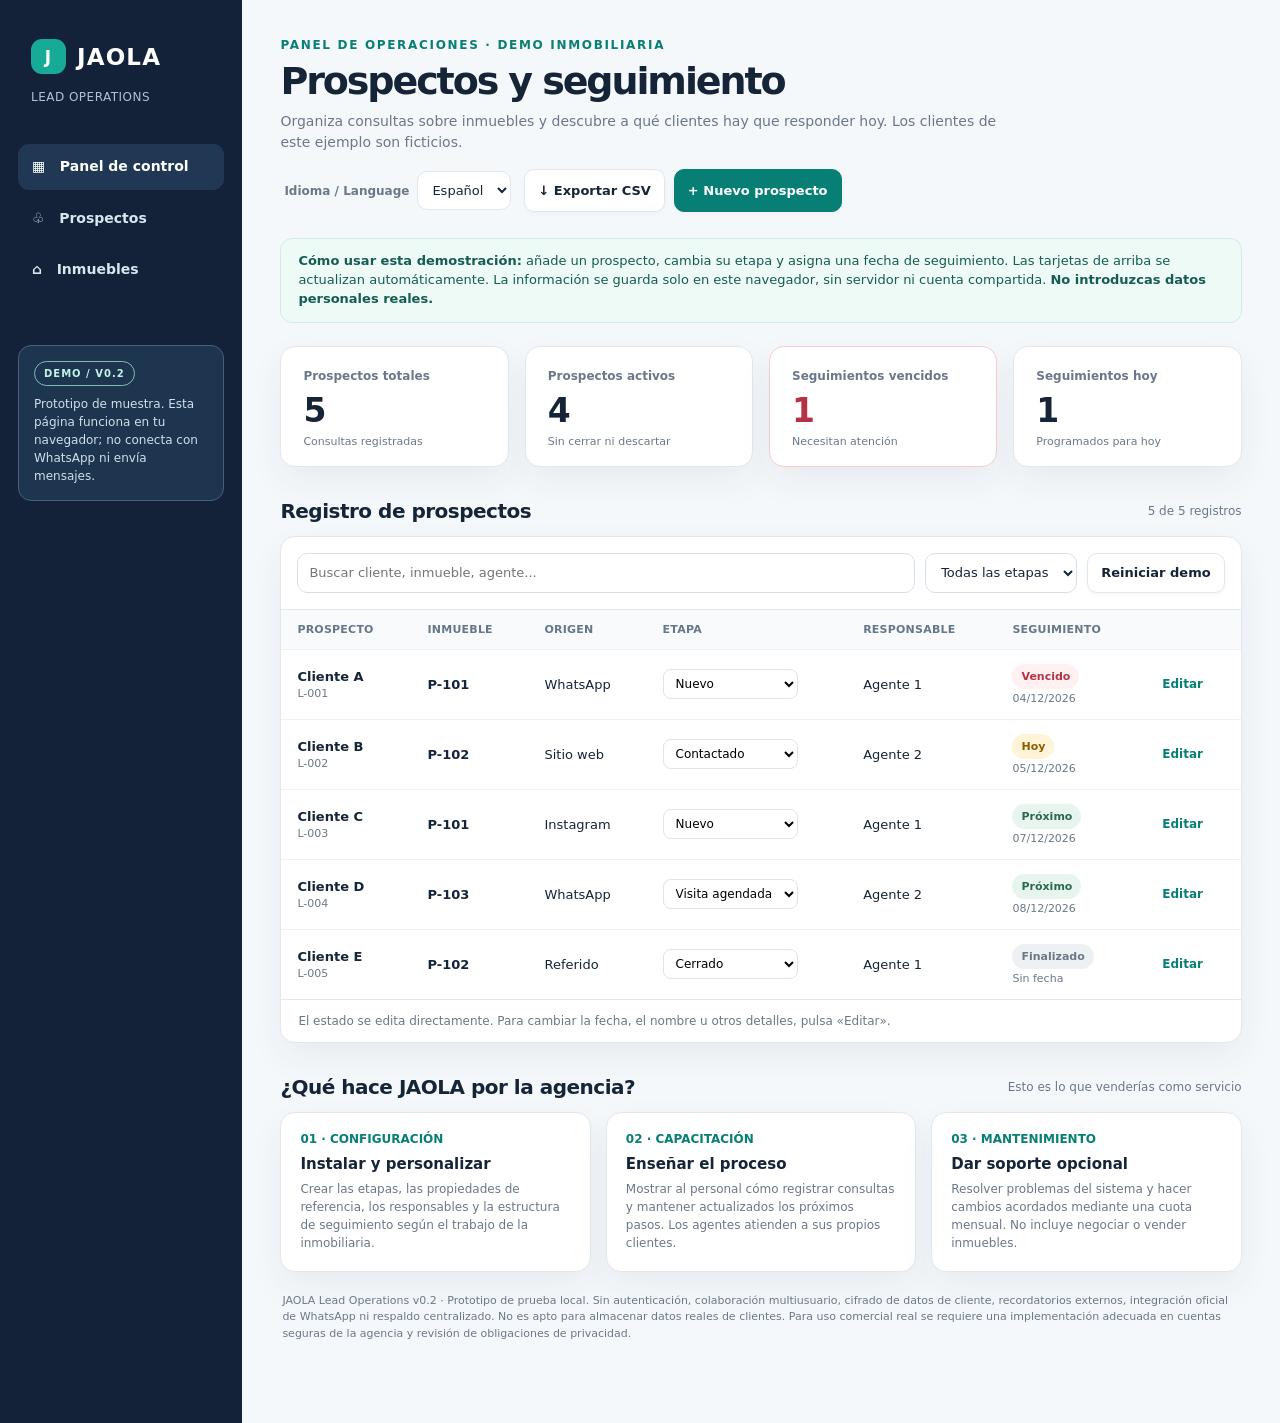
==== commit 219a57d8: "Version static assets to refresh GitHub Pages styling" ====
--- a/index.html
+++ b/index.html
@@ -5,11 +5,11 @@
 <meta name="viewport" content="width=device-width,initial-scale=1" />
 <meta name="color-scheme" content="light" />
 <title>JAOLA Lead Operations | Public Demo</title>
-<link rel="stylesheet" href="./styles.css" />
+<link rel="stylesheet" href="./styles.css?v=0.2.1" />
 </head>
 <body>
 <div class="layout">
-<aside class="aside"><div><div class="brand"><span class="brandlogo">J</span>JAOLA</div><div class="asidesub">Lead Operations</div></div><nav class="nav" aria-label="Secciones / Sections"><button type="button" data-view="dashboard" class="active">▦ &nbsp; <b data-i18n="navDashboard">Panel de control</b></button><button type="button" data-view="leads">♧ &nbsp; <b data-i18n="navLeads">Prospectos</b></button><button type="button" data-view="properties">⌂ &nbsp; <b data-i18n="navProperties">Inmuebles</b></button></nav><div class="bottom"><span class="demoTag">DEMO / V0.1</span><div data-i18n="sidebarNote">Prototipo de muestra. Esta página funciona en tu navegador; no conecta con WhatsApp ni envía mensajes.</div></div></aside>
+<aside class="aside"><div><div class="brand"><span class="brandlogo">J</span>JAOLA</div><div class="asidesub">Lead Operations</div></div><nav class="nav" aria-label="Secciones / Sections"><button type="button" data-view="dashboard" class="active">▦ &nbsp; <b data-i18n="navDashboard">Panel de control</b></button><button type="button" data-view="leads">♧ &nbsp; <b data-i18n="navLeads">Prospectos</b></button><button type="button" data-view="properties">⌂ &nbsp; <b data-i18n="navProperties">Inmuebles</b></button></nav><div class="bottom"><span class="demoTag">DEMO / V0.2</span><div data-i18n="sidebarNote">Prototipo de muestra. Esta página funciona en tu navegador; no conecta con WhatsApp ni envía mensajes.</div></div></aside>
 <main class="main"><nav class="mobile-tabs" aria-label="Secciones / Sections"><button type="button" data-view="dashboard" class="active" data-i18n="navDashboard">Panel de control</button><button type="button" data-view="leads" data-i18n="navLeads">Prospectos</button><button type="button" data-view="properties" data-i18n="navProperties">Inmuebles</button></nav>
   <div class="top"><div><div class="eyebrow" data-i18n="eyebrow">Panel de operaciones · Demo inmobiliaria</div><h1 data-i18n="pageTitle">Prospectos y seguimiento</h1><p class="sub" data-i18n="pageSubtitle">Organiza consultas sobre inmuebles y descubre a qué clientes hay que responder hoy. Los clientes de este ejemplo son ficticios.</p></div><div class="actions"><div class="language-picker"><label for="languageSelect">Idioma / Language</label><select id="languageSelect" aria-label="Idioma / Language"><option value="es">Español</option><option value="en">English</option></select></div><button class="btn" id="export" data-i18n="export">↓ Exportar CSV</button><button class="btn primary" id="new" data-i18n="newLead">+ Nuevo prospecto</button></div></div>
   <div class="banner" data-i18n-html="banner"><strong>Cómo usar esta demostración:</strong> añade un prospecto, cambia su etapa y asigna una fecha de seguimiento. Las tarjetas de arriba se actualizan automáticamente. La información se guarda solo en este navegador, sin servidor ni cuenta compartida. <strong>No introduzcas datos personales reales.</strong></div>
@@ -18,11 +18,11 @@
   <div class="panel"><div class="filters"><input aria-label="Buscar" data-i18n-aria="searchAria" id="search" placeholder="Buscar cliente, inmueble, agente..." data-i18n-placeholder="searchPlaceholder" /><select aria-label="Filtrar por etapa" data-i18n-aria="filterAria" id="stageFilter"><option value="" data-i18n="allStages">Todas las etapas</option><option value="Nuevo" data-i18n="stage_Nuevo">Nuevo</option><option value="Contactado" data-i18n="stage_Contactado">Contactado</option><option value="Visita agendada" data-i18n="stage_Visita agendada">Visita agendada</option><option value="Interesado" data-i18n="stage_Interesado">Interesado</option><option value="Cerrado" data-i18n="stage_Cerrado">Cerrado</option><option value="Descartado" data-i18n="stage_Descartado">Descartado</option></select><button class="btn" id="reset" title="Restaura los datos ficticios" data-i18n-title="resetTitle" data-i18n="reset">Reiniciar demo</button></div><div class="tableWrap"><table><thead><tr><th data-i18n="thLead">PROSPECTO</th><th data-i18n="thProperty">INMUEBLE</th><th data-i18n="thSource">ORIGEN</th><th data-i18n="thStage">ETAPA</th><th data-i18n="thOwner">RESPONSABLE</th><th data-i18n="thFollowUp">SEGUIMIENTO</th><th></th></tr></thead><tbody id="rows"></tbody></table></div><div class="footerrow" data-i18n="tableFoot">El estado se edita directamente. Para cambiar la fecha, el nombre u otros detalles, pulsa «Editar».</div></div>
   <div class="hrow"><h2 data-i18n="serviceHeading">¿Qué hace JAOLA por la agencia?</h2><div class="small" data-i18n="serviceSubtitle">Esto es lo que venderías como servicio</div></div>
   <div class="explainer"><div class="excard"><div class="stepno" data-i18n="step1">01 · CONFIGURACIÓN</div><h3 data-i18n="serviceTitle1">Instalar y personalizar</h3><p data-i18n="serviceDesc1">Crear las etapas, las propiedades de referencia, los responsables y la estructura de seguimiento según el trabajo de la inmobiliaria.</p></div><div class="excard"><div class="stepno" data-i18n="step2">02 · CAPACITACIÓN</div><h3 data-i18n="serviceTitle2">Enseñar el proceso</h3><p data-i18n="serviceDesc2">Mostrar al personal cómo registrar consultas y mantener actualizados los próximos pasos. Los agentes atienden a sus propios clientes.</p></div><div class="excard"><div class="stepno" data-i18n="step3">03 · MANTENIMIENTO</div><h3 data-i18n="serviceTitle3">Dar soporte opcional</h3><p data-i18n="serviceDesc3">Resolver problemas del sistema y hacer cambios acordados mediante una cuota mensual. No incluye negociar o vender inmuebles.</p></div></div>
-  <div class="smallprint" data-i18n="smallprint">JAOLA Lead Operations v0.1 · Prototipo de prueba local. Sin autenticación, colaboración multiusuario, cifrado de datos de cliente, recordatorios externos, integración oficial de WhatsApp ni respaldo centralizado. No es apto para almacenar datos reales de clientes. Para uso comercial real se requiere una implementación adecuada en cuentas seguras de la agencia y revisión de obligaciones de privacidad.</div>
+  <div class="smallprint" data-i18n="smallprint">JAOLA Lead Operations v0.2 · Prototipo de prueba local. Sin autenticación, colaboración multiusuario, cifrado de datos de cliente, recordatorios externos, integración oficial de WhatsApp ni respaldo centralizado. No es apto para almacenar datos reales de clientes. Para uso comercial real se requiere una implementación adecuada en cuentas seguras de la agencia y revisión de obligaciones de privacidad.</div>
 </main></div>
 <dialog class="modal" id="dialog"><div class="modalhead"><h2 id="formTitle" data-i18n="formNew">Nuevo prospecto</h2><p data-i18n="modalSubtitle">Usa información ficticia en esta demostración.</p></div><form class="form" id="leadForm"><input type="hidden" id="editId" /><div class="formgrid"><label data-i18n-label="formName">Nombre / etiqueta*<input id="name" maxlength="90" required placeholder="Cliente F" data-i18n-placeholder="namePlaceholder" /></label><label data-i18n-label="formProperty">Inmueble*<select id="property" required aria-label="Property / Inmueble"></select></label></div><div class="formgrid"><label data-i18n-label="formSource">Origen<select id="source"><option>WhatsApp</option><option value="Sitio web" data-i18n="source_Sitio web">Sitio web</option><option>Instagram</option><option>Facebook</option><option value="Referido" data-i18n="source_Referido">Referido</option><option value="Otro" data-i18n="source_Otro">Otro</option></select></label><label data-i18n-label="formStage">Etapa<select id="stage"><option value="Nuevo" data-i18n="stage_Nuevo">Nuevo</option><option value="Contactado" data-i18n="stage_Contactado">Contactado</option><option value="Visita agendada" data-i18n="stage_Visita agendada">Visita agendada</option><option value="Interesado" data-i18n="stage_Interesado">Interesado</option><option value="Cerrado" data-i18n="stage_Cerrado">Cerrado</option><option value="Descartado" data-i18n="stage_Descartado">Descartado</option></select></label></div><div class="formgrid"><label data-i18n-label="formOwner">Responsable<input id="owner" maxlength="50" placeholder="Agente 1" data-i18n-placeholder="ownerPlaceholder" /></label><label data-i18n-label="formDue">Próximo seguimiento<input id="due" type="date" /></label></div><label data-i18n-label="formNotes">Notas<textarea id="notes" maxlength="400" placeholder="Ejemplo: solicita información sobre la casa" data-i18n-placeholder="notesPlaceholder"></textarea></label><div class="modalactions"><button type="button" class="btn" id="cancel" data-i18n="cancel">Cancelar</button><button type="submit" class="btn primary" data-i18n="saveLead">Guardar prospecto</button></div></form></dialog>
-<script src="./i18n.js" defer></script>
-<script src="./app.js" defer></script>
-<script src="./properties.js" defer></script>
+<script src="./i18n.js?v=0.2.1" defer></script>
+<script src="./app.js?v=0.2.1" defer></script>
+<script src="./properties.js?v=0.2.1" defer></script>
 </body>
 </html>
--- a/styles.css
+++ b/styles.css
@@ -9,3 +9,57 @@
 .language-picker select{border:1px solid var(--border);border-radius:10px;background:#fff;color:var(--text);padding:9px 10px;min-height:39px;font-size:13px}
 .nav b{font-weight:inherit}
 @media(max-width:620px){.language-picker{width:100%;justify-content:flex-end}}
+
+/* JAOLA property inventory v0.2 */
+[hidden]{display:none!important}
+.nav button{display:block;width:100%;margin:7px 0;padding:12px 14px;color:#d8e6ef;border:0;background:transparent;border-radius:11px;font-size:14px;text-align:left;cursor:pointer}
+.nav button.active{background:var(--navy2);color:white;font-weight:700}
+.nav button:hover:not(.active){background:#24405d}
+.mobile-tabs{display:none;gap:8px;margin-bottom:17px;overflow:auto}
+.mobile-tabs button{padding:10px 13px;border:1px solid var(--border);border-radius:10px;background:white;font-weight:650;font-size:13px;white-space:nowrap;color:var(--text)}
+.mobile-tabs button.active{background:var(--navy);border-color:var(--navy);color:#fff}
+.property-head{display:flex;gap:15px;justify-content:space-between;align-items:flex-start;flex-wrap:wrap}
+.property-head h1{font-size:clamp(25px,3vw,37px);margin:5px 0 7px;letter-spacing:-.04em}
+.property-head p{font-size:13px;color:var(--muted);margin:0;line-height:1.5}
+.property-actions{display:flex;align-items:center;gap:9px;flex-wrap:wrap}
+.property-actions select{border:1px solid var(--border);border-radius:9px;background:#fff;padding:9px 10px;font-size:13px}
+.property-stats{display:grid;grid-template-columns:repeat(3,minmax(0,1fr));gap:14px;margin:23px 0 16px}
+.property-stat{background:white;border:1px solid var(--border);border-radius:14px;padding:18px;box-shadow:var(--shadow)}
+.property-stat strong{display:block;font-size:29px;line-height:1.2;margin-top:8px}
+.property-stat span{font-size:12px;color:var(--muted)}
+.property-filters{display:flex;gap:9px;flex-wrap:wrap;padding:15px;background:white;border:1px solid var(--border);border-radius:13px;margin:14px 0}
+.property-filters input{flex:1;min-width:160px}
+.property-filters input,.property-filters select{padding:9px 11px;min-height:40px;border-radius:9px;border:1px solid var(--border);font-size:13px;background:white}
+.property-grid{display:grid;grid-template-columns:repeat(2,minmax(0,1fr));gap:14px}
+.property-card{background:white;border:1px solid var(--border);border-radius:15px;padding:19px;box-shadow:var(--shadow);min-width:0}
+.property-cardhead{display:flex;justify-content:space-between;gap:12px;align-items:flex-start}
+.property-card h3{font-size:17px;letter-spacing:-.02em;margin:7px 0 2px}
+.property-card .price{font-size:22px;font-weight:780;margin:13px 0;letter-spacing:-.02em}
+.property-card .muted{font-size:12px;color:var(--muted);line-height:1.5;overflow-wrap:anywhere}
+.property-card .meta{display:flex;align-items:center;justify-content:space-between;gap:10px;border-top:1px solid var(--border);padding-top:12px;margin-top:13px;font-size:12px;color:var(--muted)}
+.property-card .tools{display:flex;gap:8px;flex-wrap:wrap;margin-top:13px}
+.property-card .tools button{padding:8px 10px;border:1px solid var(--border);border-radius:8px;background:#fff;font-size:12px;color:var(--text);font-weight:600}
+.property-card .tools .danger-link{color:var(--red)}
+.property-pill{display:inline-block;border-radius:100px;background:#e8f5ee;color:#276a4f;font-size:11px;padding:6px 10px;font-weight:750}
+.property-pill.reserved{background:#fff4d7;color:var(--yellow)}
+.property-pill.closed{background:#eef1f4;color:#627284}
+.property-note{margin-top:19px;font-size:12px;line-height:1.6;color:var(--muted)}
+.property-empty{background:#fff;border:1px dashed var(--border);border-radius:14px;padding:30px;color:var(--muted);font-size:13px}
+.property-dialog{max-height:90vh;overflow:auto}
+@media(max-width:1120px){.mobile-tabs{display:flex}}
+@media(max-width:760px){.property-grid{grid-template-columns:1fr}}
+@media(max-width:620px){.property-stats{grid-template-columns:1fr 1fr}.property-stat:last-child{grid-column:span 2}.property-head{display:block}.property-actions{margin-top:15px}}
+
+/* v0.2.1: consistent desktop/mobile navigation and property inventory polish. */
+.nav button{appearance:none;-webkit-appearance:none;display:block;width:100%;padding:13px 14px;margin:6px 0;border:0;border-radius:11px;background:transparent;color:#d8e6ef;text-align:left;font:600 14px/1.4 system-ui,-apple-system,"Segoe UI",Roboto,sans-serif;cursor:pointer;transition:background .15s ease}
+.nav button.active{background:var(--navy2);color:#fff}
+.nav button:focus-visible,.mobile-tabs button:focus-visible,.property-card button:focus-visible{outline:3px solid #40c7b3;outline-offset:2px}
+.nav button b{font-weight:inherit}
+.property-card{display:flex;flex-direction:column;gap:2px}
+.property-card .tools{margin-top:auto;padding-top:15px}
+.property-card .tools button:hover{background:var(--tealLight);border-color:#a8d9d0}
+.property-card .tools button.danger-link:hover{background:#fff0f1;border-color:#f0c7ce}
+.property-stat strong{display:block;font-variant-numeric:tabular-nums}
+.property-head .eyebrow{font-size:12px}
+@media(min-width:1121px){.mobile-tabs{display:none!important}}
+@media(max-width:1120px){.nav{display:none}.mobile-tabs{display:flex}}
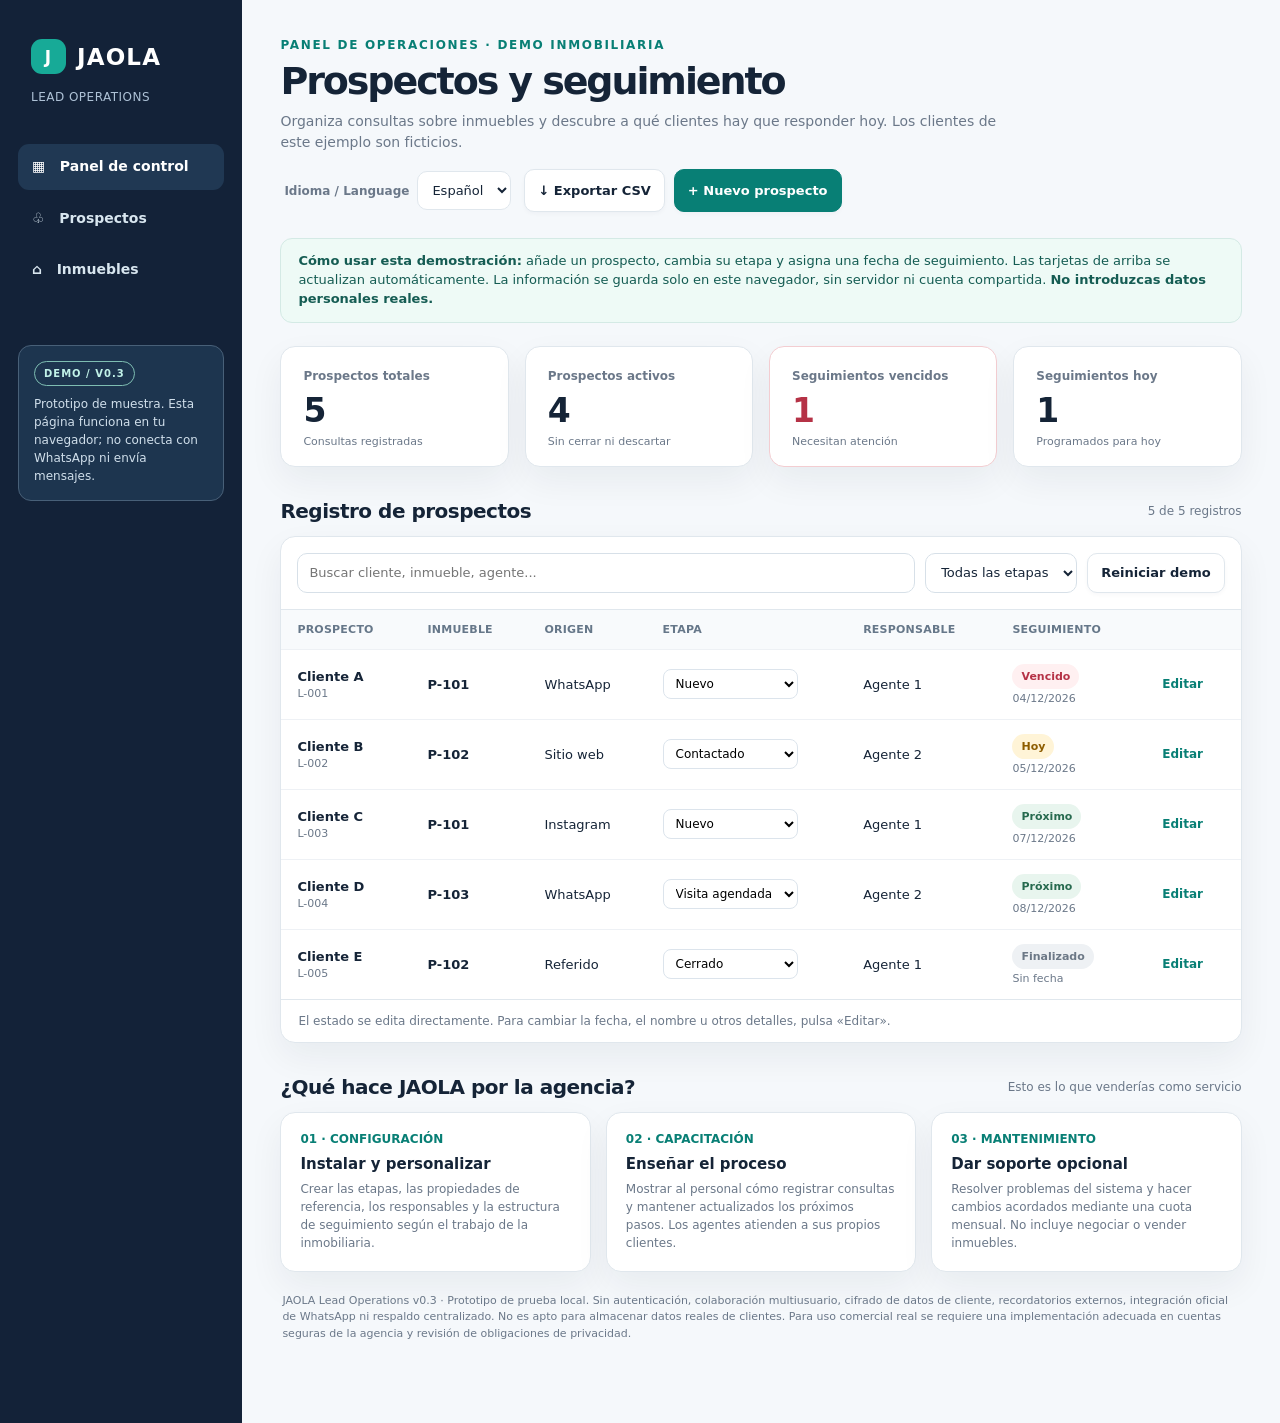
==== commit cd3dd4a8: "Prepare v0.3 lead activity: index.html" ====
--- a/index.html
+++ b/index.html
@@ -5,11 +5,11 @@
 <meta name="viewport" content="width=device-width,initial-scale=1" />
 <meta name="color-scheme" content="light" />
 <title>JAOLA Lead Operations | Public Demo</title>
-<link rel="stylesheet" href="./styles.css?v=0.2.1" />
+<link rel="stylesheet" href="./styles.css?v=0.3.0" />
 </head>
 <body>
 <div class="layout">
-<aside class="aside"><div><div class="brand"><span class="brandlogo">J</span>JAOLA</div><div class="asidesub">Lead Operations</div></div><nav class="nav" aria-label="Secciones / Sections"><button type="button" data-view="dashboard" class="active">▦ &nbsp; <b data-i18n="navDashboard">Panel de control</b></button><button type="button" data-view="leads">♧ &nbsp; <b data-i18n="navLeads">Prospectos</b></button><button type="button" data-view="properties">⌂ &nbsp; <b data-i18n="navProperties">Inmuebles</b></button></nav><div class="bottom"><span class="demoTag">DEMO / V0.2</span><div data-i18n="sidebarNote">Prototipo de muestra. Esta página funciona en tu navegador; no conecta con WhatsApp ni envía mensajes.</div></div></aside>
+<aside class="aside"><div><div class="brand"><span class="brandlogo">J</span>JAOLA</div><div class="asidesub">Lead Operations</div></div><nav class="nav" aria-label="Secciones / Sections"><button type="button" data-view="dashboard" class="active">▦ &nbsp; <b data-i18n="navDashboard">Panel de control</b></button><button type="button" data-view="leads">♧ &nbsp; <b data-i18n="navLeads">Prospectos</b></button><button type="button" data-view="properties">⌂ &nbsp; <b data-i18n="navProperties">Inmuebles</b></button></nav><div class="bottom"><span class="demoTag">DEMO / V0.3</span><div data-i18n="sidebarNote">Prototipo de muestra. Esta página funciona en tu navegador; no conecta con WhatsApp ni envía mensajes.</div></div></aside>
 <main class="main"><nav class="mobile-tabs" aria-label="Secciones / Sections"><button type="button" data-view="dashboard" class="active" data-i18n="navDashboard">Panel de control</button><button type="button" data-view="leads" data-i18n="navLeads">Prospectos</button><button type="button" data-view="properties" data-i18n="navProperties">Inmuebles</button></nav>
   <div class="top"><div><div class="eyebrow" data-i18n="eyebrow">Panel de operaciones · Demo inmobiliaria</div><h1 data-i18n="pageTitle">Prospectos y seguimiento</h1><p class="sub" data-i18n="pageSubtitle">Organiza consultas sobre inmuebles y descubre a qué clientes hay que responder hoy. Los clientes de este ejemplo son ficticios.</p></div><div class="actions"><div class="language-picker"><label for="languageSelect">Idioma / Language</label><select id="languageSelect" aria-label="Idioma / Language"><option value="es">Español</option><option value="en">English</option></select></div><button class="btn" id="export" data-i18n="export">↓ Exportar CSV</button><button class="btn primary" id="new" data-i18n="newLead">+ Nuevo prospecto</button></div></div>
   <div class="banner" data-i18n-html="banner"><strong>Cómo usar esta demostración:</strong> añade un prospecto, cambia su etapa y asigna una fecha de seguimiento. Las tarjetas de arriba se actualizan automáticamente. La información se guarda solo en este navegador, sin servidor ni cuenta compartida. <strong>No introduzcas datos personales reales.</strong></div>
@@ -18,11 +18,12 @@
   <div class="panel"><div class="filters"><input aria-label="Buscar" data-i18n-aria="searchAria" id="search" placeholder="Buscar cliente, inmueble, agente..." data-i18n-placeholder="searchPlaceholder" /><select aria-label="Filtrar por etapa" data-i18n-aria="filterAria" id="stageFilter"><option value="" data-i18n="allStages">Todas las etapas</option><option value="Nuevo" data-i18n="stage_Nuevo">Nuevo</option><option value="Contactado" data-i18n="stage_Contactado">Contactado</option><option value="Visita agendada" data-i18n="stage_Visita agendada">Visita agendada</option><option value="Interesado" data-i18n="stage_Interesado">Interesado</option><option value="Cerrado" data-i18n="stage_Cerrado">Cerrado</option><option value="Descartado" data-i18n="stage_Descartado">Descartado</option></select><button class="btn" id="reset" title="Restaura los datos ficticios" data-i18n-title="resetTitle" data-i18n="reset">Reiniciar demo</button></div><div class="tableWrap"><table><thead><tr><th data-i18n="thLead">PROSPECTO</th><th data-i18n="thProperty">INMUEBLE</th><th data-i18n="thSource">ORIGEN</th><th data-i18n="thStage">ETAPA</th><th data-i18n="thOwner">RESPONSABLE</th><th data-i18n="thFollowUp">SEGUIMIENTO</th><th></th></tr></thead><tbody id="rows"></tbody></table></div><div class="footerrow" data-i18n="tableFoot">El estado se edita directamente. Para cambiar la fecha, el nombre u otros detalles, pulsa «Editar».</div></div>
   <div class="hrow"><h2 data-i18n="serviceHeading">¿Qué hace JAOLA por la agencia?</h2><div class="small" data-i18n="serviceSubtitle">Esto es lo que venderías como servicio</div></div>
   <div class="explainer"><div class="excard"><div class="stepno" data-i18n="step1">01 · CONFIGURACIÓN</div><h3 data-i18n="serviceTitle1">Instalar y personalizar</h3><p data-i18n="serviceDesc1">Crear las etapas, las propiedades de referencia, los responsables y la estructura de seguimiento según el trabajo de la inmobiliaria.</p></div><div class="excard"><div class="stepno" data-i18n="step2">02 · CAPACITACIÓN</div><h3 data-i18n="serviceTitle2">Enseñar el proceso</h3><p data-i18n="serviceDesc2">Mostrar al personal cómo registrar consultas y mantener actualizados los próximos pasos. Los agentes atienden a sus propios clientes.</p></div><div class="excard"><div class="stepno" data-i18n="step3">03 · MANTENIMIENTO</div><h3 data-i18n="serviceTitle3">Dar soporte opcional</h3><p data-i18n="serviceDesc3">Resolver problemas del sistema y hacer cambios acordados mediante una cuota mensual. No incluye negociar o vender inmuebles.</p></div></div>
-  <div class="smallprint" data-i18n="smallprint">JAOLA Lead Operations v0.2 · Prototipo de prueba local. Sin autenticación, colaboración multiusuario, cifrado de datos de cliente, recordatorios externos, integración oficial de WhatsApp ni respaldo centralizado. No es apto para almacenar datos reales de clientes. Para uso comercial real se requiere una implementación adecuada en cuentas seguras de la agencia y revisión de obligaciones de privacidad.</div>
+  <div class="smallprint" data-i18n="smallprint">JAOLA Lead Operations v0.3 · Prototipo de prueba local. Sin autenticación, colaboración multiusuario, cifrado de datos de cliente, recordatorios externos, integración oficial de WhatsApp ni respaldo centralizado. No es apto para almacenar datos reales de clientes. Para uso comercial real se requiere una implementación adecuada en cuentas seguras de la agencia y revisión de obligaciones de privacidad.</div>
 </main></div>
 <dialog class="modal" id="dialog"><div class="modalhead"><h2 id="formTitle" data-i18n="formNew">Nuevo prospecto</h2><p data-i18n="modalSubtitle">Usa información ficticia en esta demostración.</p></div><form class="form" id="leadForm"><input type="hidden" id="editId" /><div class="formgrid"><label data-i18n-label="formName">Nombre / etiqueta*<input id="name" maxlength="90" required placeholder="Cliente F" data-i18n-placeholder="namePlaceholder" /></label><label data-i18n-label="formProperty">Inmueble*<select id="property" required aria-label="Property / Inmueble"></select></label></div><div class="formgrid"><label data-i18n-label="formSource">Origen<select id="source"><option>WhatsApp</option><option value="Sitio web" data-i18n="source_Sitio web">Sitio web</option><option>Instagram</option><option>Facebook</option><option value="Referido" data-i18n="source_Referido">Referido</option><option value="Otro" data-i18n="source_Otro">Otro</option></select></label><label data-i18n-label="formStage">Etapa<select id="stage"><option value="Nuevo" data-i18n="stage_Nuevo">Nuevo</option><option value="Contactado" data-i18n="stage_Contactado">Contactado</option><option value="Visita agendada" data-i18n="stage_Visita agendada">Visita agendada</option><option value="Interesado" data-i18n="stage_Interesado">Interesado</option><option value="Cerrado" data-i18n="stage_Cerrado">Cerrado</option><option value="Descartado" data-i18n="stage_Descartado">Descartado</option></select></label></div><div class="formgrid"><label data-i18n-label="formOwner">Responsable<input id="owner" maxlength="50" placeholder="Agente 1" data-i18n-placeholder="ownerPlaceholder" /></label><label data-i18n-label="formDue">Próximo seguimiento<input id="due" type="date" /></label></div><label data-i18n-label="formNotes">Notas<textarea id="notes" maxlength="400" placeholder="Ejemplo: solicita información sobre la casa" data-i18n-placeholder="notesPlaceholder"></textarea></label><div class="modalactions"><button type="button" class="btn" id="cancel" data-i18n="cancel">Cancelar</button><button type="submit" class="btn primary" data-i18n="saveLead">Guardar prospecto</button></div></form></dialog>
-<script src="./i18n.js?v=0.2.1" defer></script>
-<script src="./app.js?v=0.2.1" defer></script>
-<script src="./properties.js?v=0.2.1" defer></script>
+<script src="./i18n.js?v=0.3.0" defer></script>
+<script src="./app.js?v=0.3.0" defer></script>
+<script src="./properties.js?v=0.3.0" defer></script>
+<script src="./activity.js?v=0.3.0" defer></script>
 </body>
 </html>
